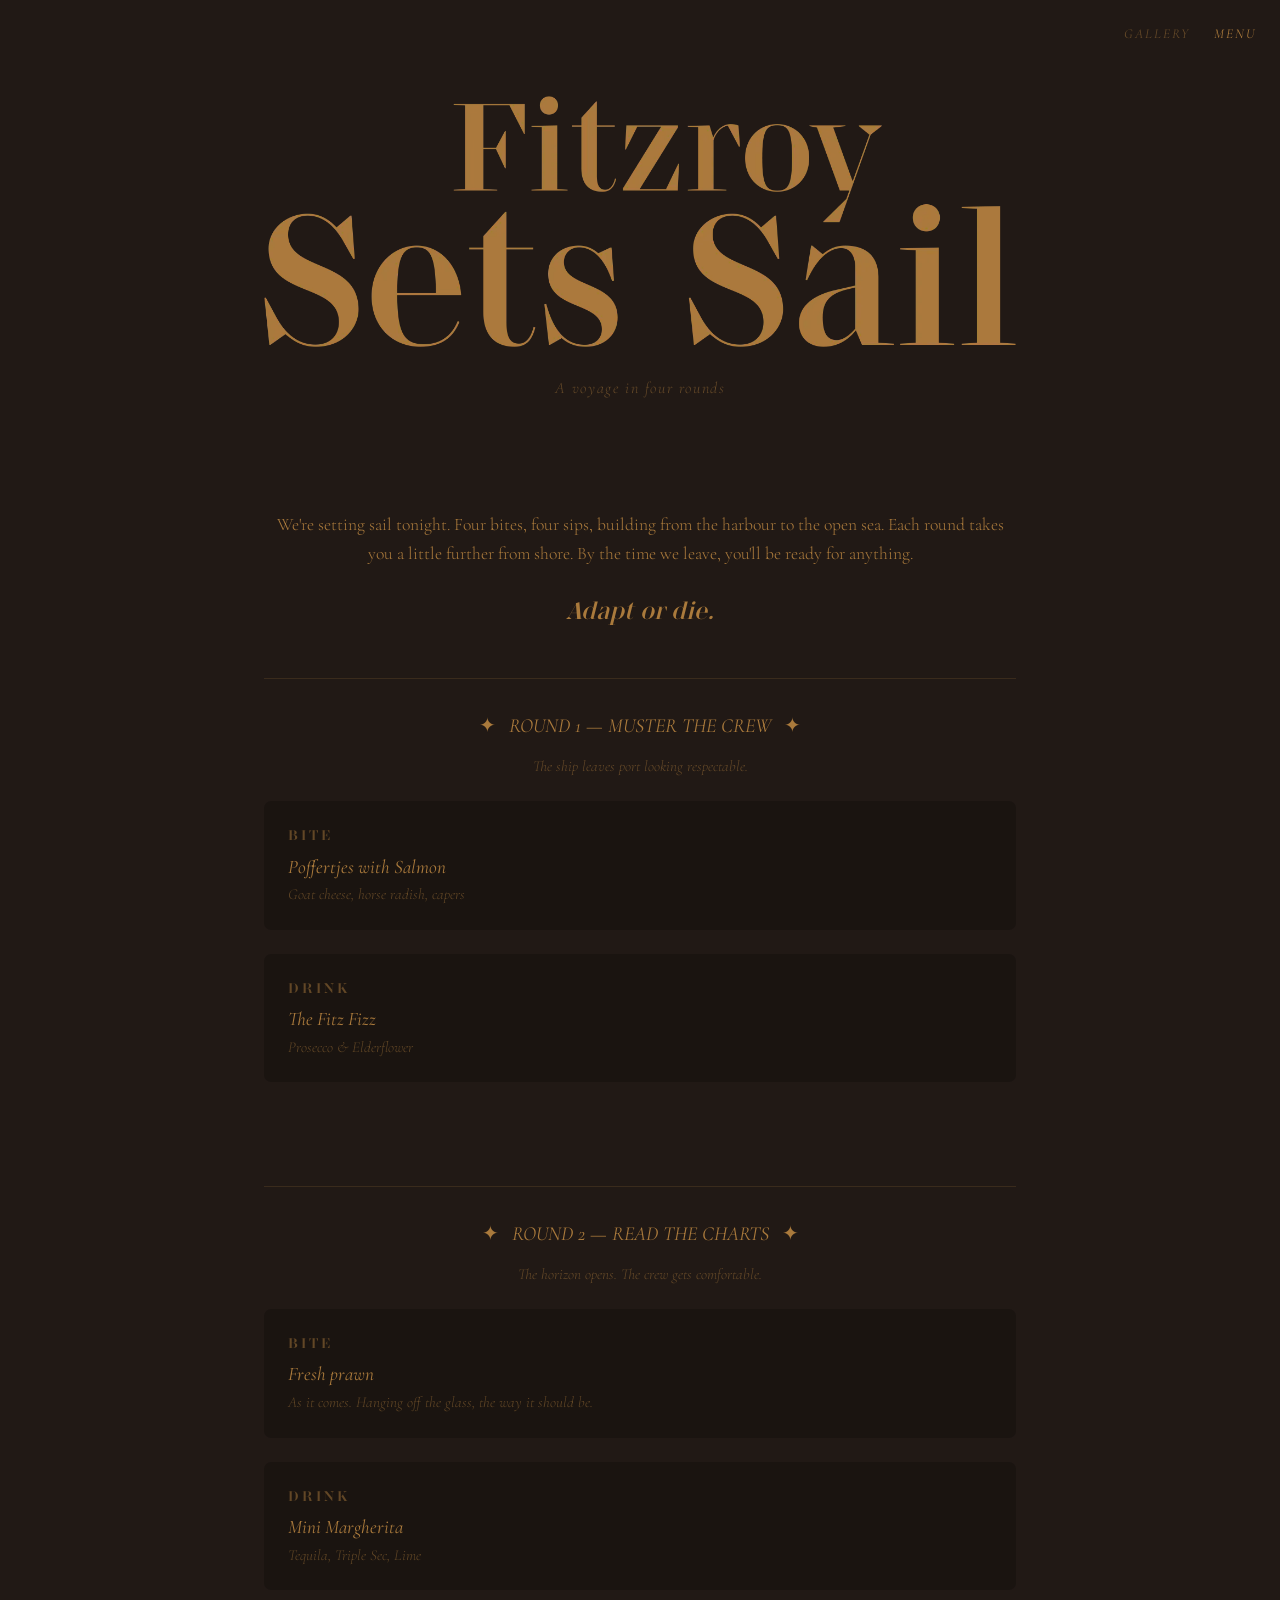
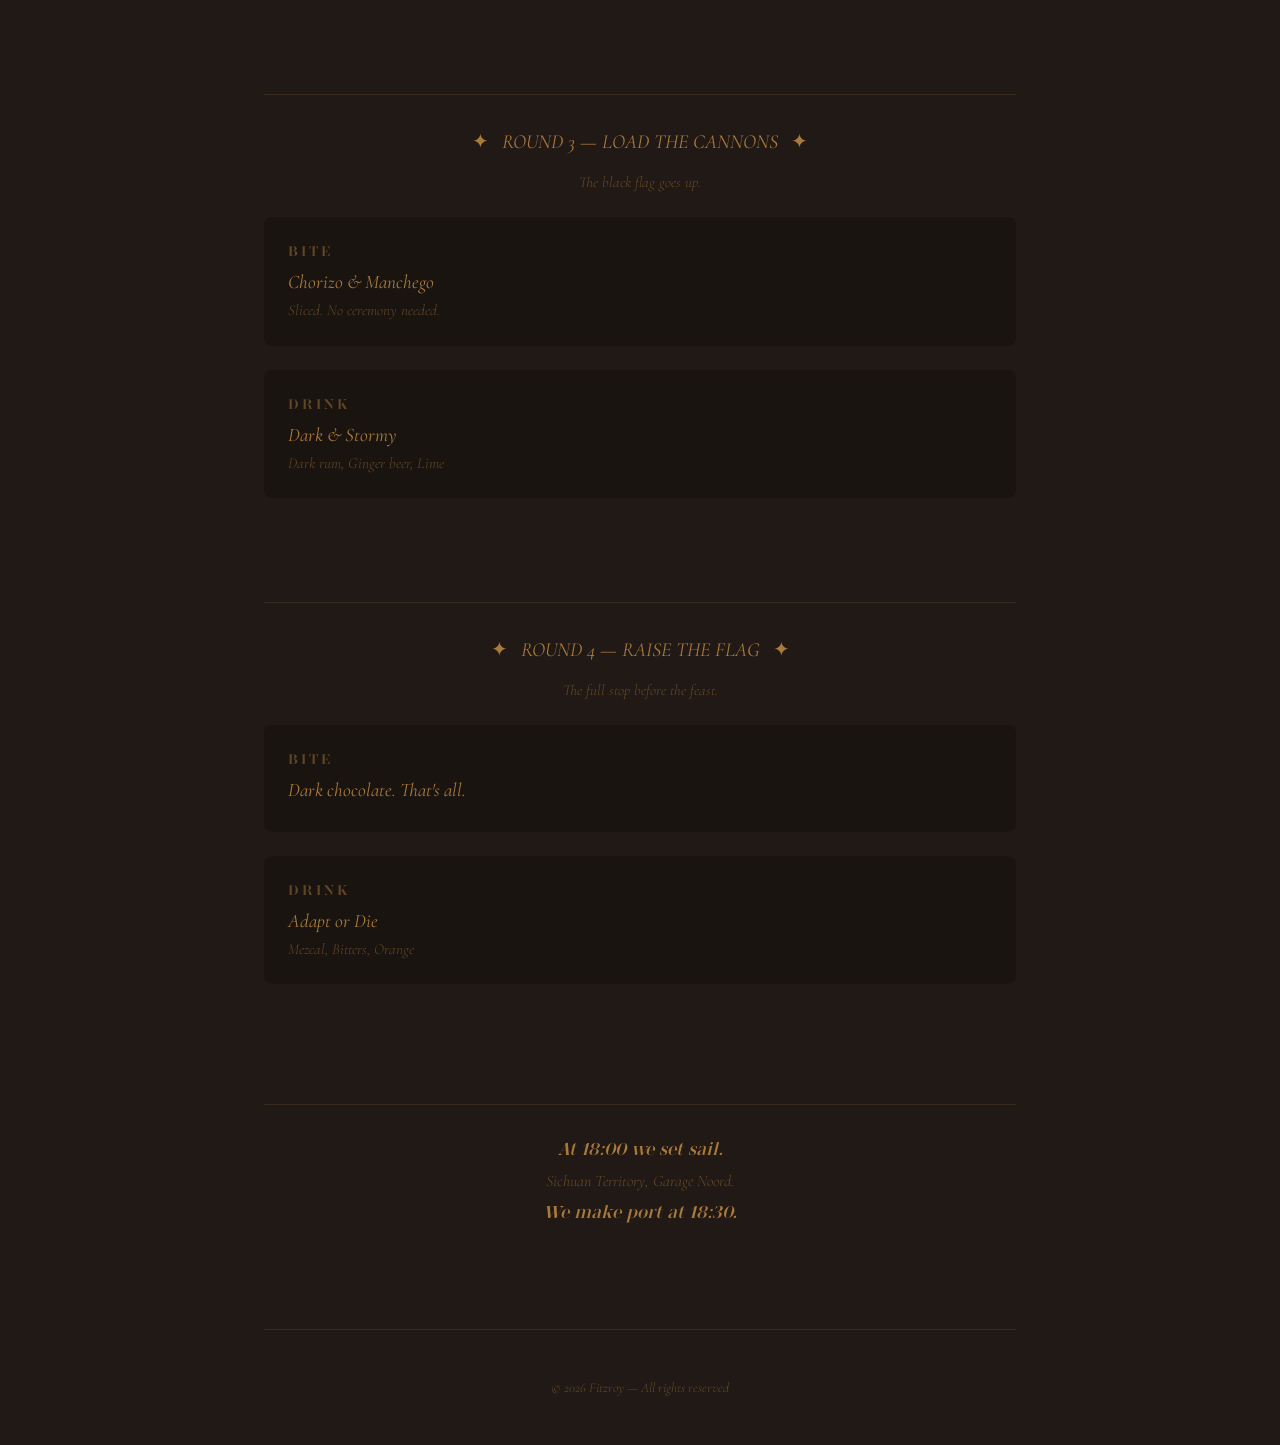
==== menu.html @ 58b2f5a7 "Add nav menu and MENU page with styling" ====
<!DOCTYPE html>
<html lang="en">
<head>
  <meta charset="UTF-8">
  <meta name="viewport" content="width=device-width, initial-scale=1.0">
  <title>Fitzroy Menu</title>
  <link rel="preconnect" href="https://fonts.googleapis.com">
  <link rel="preconnect" href="https://fonts.gstatic.com" crossorigin>
  <link href="https://fonts.googleapis.com/css2?family=Cormorant+Garamond:ital,wght@0,400;0,600;1,300;1,600&display=swap" rel="stylesheet">
  <link rel="stylesheet" href="./css/stardom.css">
  <link rel="stylesheet" href="./style.css">
</head>
<body>
  <nav class="nav-menu">
    <a href="./index.html" class="nav-link">GALLERY</a>
    <a href="./menu.html" class="nav-link active">MENU</a>
  </nav>
  <div class="wrap">
    <header class="hero">
      <img src="./src/img/menu.webp" alt="Fitzroy Menu" class="title-image" />
      <p class="subtitle">A voyage in four rounds</p>
    </header>

    <main class="menu-content">
      <section class="menu-intro">
        <p>We're setting sail tonight. Four bites, four sips, building from the harbour to the open sea. Each round takes you a little further from shore. By the time we leave, you'll be ready for anything.</p>
        <p class="tagline">Adapt or die.</p>
      </section>

      <section class="menu-round">
        <h3 class="round-title"><span class="ornament">✦</span> ROUND 1 — MUSTER THE CREW <span class="ornament">✦</span></h3>
        <p class="round-desc">The ship leaves port looking respectable.</p>
        <div class="menu-item">
          <h4>Bite</h4>
          <p class="dish">Poffertjes with Salmon</p>
          <p class="ingredients">Goat cheese, horse radish, capers</p>
        </div>
        <div class="menu-item">
          <h4>Drink</h4>
          <p class="dish">The Fitz Fizz</p>
          <p class="ingredients">Prosecco & Elderflower</p>
        </div>
      </section>

      <section class="menu-round">
        <h3 class="round-title"><span class="ornament">✦</span> ROUND 2 — READ THE CHARTS <span class="ornament">✦</span></h3>
        <p class="round-desc">The horizon opens. The crew gets comfortable.</p>
        <div class="menu-item">
          <h4>Bite</h4>
          <p class="dish">Fresh prawn</p>
          <p class="ingredients">As it comes. Hanging off the glass, the way it should be.</p>
        </div>
        <div class="menu-item">
          <h4>Drink</h4>
          <p class="dish">Mini Margherita</p>
          <p class="ingredients">Tequila, Triple Sec, Lime</p>
        </div>
      </section>

      <section class="menu-round">
        <h3 class="round-title"><span class="ornament">✦</span> ROUND 3 — LOAD THE CANNONS <span class="ornament">✦</span></h3>
        <p class="round-desc">The black flag goes up.</p>
        <div class="menu-item">
          <h4>Bite</h4>
          <p class="dish">Chorizo & Manchego</p>
          <p class="ingredients">Sliced. No ceremony needed.</p>
        </div>
        <div class="menu-item">
          <h4>Drink</h4>
          <p class="dish">Dark & Stormy</p>
          <p class="ingredients">Dark rum, Ginger beer, Lime</p>
        </div>
      </section>

      <section class="menu-round">
        <h3 class="round-title"><span class="ornament">✦</span> ROUND 4 — RAISE THE FLAG <span class="ornament">✦</span></h3>
        <p class="round-desc">The full stop before the feast.</p>
        <div class="menu-item">
          <h4>Bite</h4>
          <p class="dish">Dark chocolate. That's all.</p>
        </div>
        <div class="menu-item">
          <h4>Drink</h4>
          <p class="dish">Adapt or Die</p>
          <p class="ingredients">Mezcal, Bitters, Orange</p>
        </div>
      </section>

      <section class="menu-footer">
        <p class="time">At 18:00 we set sail.</p>
        <p class="location">Sichuan Territory, Garage Noord.</p>
        <p class="time">We make port at 18:30.</p>
      </section>
    </main>

    <footer>
      <p>© 2026 Fitzroy — All rights reserved</p>
    </footer>
  </div>
</body>
</html>
---- css/stardom.css ----
/**
* @license
*
* Font Family: Stardom
* Designed by: Indian Type Foundry
* URL: https://www.fontshare.com/fonts/stardom
* © 2026 Indian Type Foundry
*
* Stardom Regular 

*
*/
@font-face {
  font-family: 'Stardom-Regular';
  src: url('../fonts/Stardom-Regular.woff2') format('woff2'),
       url('../fonts/Stardom-Regular.woff') format('woff'),
       url('../fonts/Stardom-Regular.ttf') format('truetype');
  font-weight: 400;
  font-display: swap;
  font-style: normal;
}
---- style.css ----
/* Fitzroy Pirate Portraits — Styles */

:root {
  --bg: #211915;
  --ink: #aa7a3c;
  --ink-dim: rgba(170, 122, 60, 0.50);
  --ink-faint: rgba(170, 122, 60, 0.18);
  --card-bg: rgba(0, 0, 0, 0.22);
}

* {
  margin: 0;
  padding: 0;
  box-sizing: border-box;
}

body {
  background: var(--bg);
  color: var(--ink);
  font-family: 'Cormorant Garamond', Georgia, serif;
  min-height: 100vh;
  line-height: 1.4;
}

/* Nav Menu */
.nav-menu {
  position: fixed;
  top: 1.5rem;
  right: 1.5rem;
  display: flex;
  gap: 1.5rem;
  z-index: 100;
}

.nav-link {
  font-family: 'Cormorant Garamond', Georgia, serif;
  font-size: 0.85rem;
  font-weight: 400;
  font-style: italic;
  color: var(--ink-dim);
  text-decoration: none;
  letter-spacing: 0.15em;
  text-transform: uppercase;
  transition: color 0.3s ease;
}

.nav-link:hover,
.nav-link.active {
  color: var(--ink);
}

.wrap {
  max-width: 800px;
  margin: 0 auto;
  padding: 0 1.5rem;
}

/* Hero */
.hero {
  text-align: center;
  padding: 6rem 0 5rem;
}

.title-image {
  max-width: 100%;
  height: auto;
  margin-bottom: 1.5rem;
}

.subtitle {
  font-family: 'Cormorant Garamond', Georgia, serif;
  font-size: 1rem;
  font-weight: 300;
  font-style: italic;
  color: var(--ink-dim);
  letter-spacing: 0.1em;
}

/* Portrait Card */
.portrait-card {
  display: flex;
  flex-direction: column;
  gap: 0.5rem;
}

.portrait-media {
  position: relative;
  border-radius: 7px;
  overflow: hidden;
  aspect-ratio: 3 / 4;
  background: var(--card-bg);
  min-height: 373px;
}

.portrait-media img,
.portrait-media video {
  position: absolute;
  inset: 0;
  width: 100%;
  height: 100%;
  object-fit: cover;
  transition: opacity 0.5s ease;
}

.portrait-media video {
  opacity: 0;
}

.portrait-card:hover .portrait-media video {
  opacity: 1;
}

.portrait-card:hover .portrait-media img {
  opacity: 0;
}

.portrait-label {
  display: flex;
  flex-direction: column;
  gap: 0.15rem;
}

.portrait-label .name {
  font-size: 1.25rem;
  font-weight: 400;
}

.portrait-label .role {
  font-size: 0.95rem;
  font-weight: 300;
  font-style: italic;
  color: var(--ink-dim);
}

/* Queen Spotlight */
.queen {
  text-align: center;
}

.queen-portrait-wrapper {
  display: flex;
  flex-direction: column;
  align-items: center;
  gap: 1rem;
}

.queen-card {
  width: 280px;
  max-width: 280px;
  margin: 0 auto;
  height: auto;
  flex-shrink: 0;
}

.queen-info {
  text-align: center;
}

.queen-name {
  font-family: 'Stardom-Regular', 'Cormorant Garamond', Georgia, serif;
  font-size: 2rem;
  font-weight: 400;
  font-style: italic;
  margin-bottom: 0.25rem;
}

.queen-role {
  font-size: 0.9rem;
  font-weight: 400;
  letter-spacing: 0.15em;
  text-transform: uppercase;
  color: var(--ink-dim);
}

/* Dividers */
.divider {
  text-align: center;
  padding: 2rem 0;
  position: relative;
}

.divider p {
  font-family: 'Stardom-Regular', 'Cormorant Garamond', Georgia, serif;
  font-size: 0.85rem;
  font-weight: 400;
  font-style: italic;
  letter-spacing: 0.2em;
  text-transform: lowercase;
  color: var(--ink-faint);
  position: relative;
}

.divider p::before,
.divider p::after {
  content: '';
  position: absolute;
  top: 50%;
  width: 80px;
  height: 1px;
  background: var(--ink-faint);
}

.divider p::before {
  right: calc(100% + 1rem);
}

.divider p::after {
  left: calc(100% + 1rem);
}

/* Department Sections */
.dept {
  padding: 2rem 0;
  position: relative;
}

.ghost {
  font-family: 'Stardom-Regular', 'Cormorant Garamond', Georgia, serif;
  font-size: 6rem;
  font-weight: 400;
  font-style: normal;
  color: var(--ink-faint);
  position: absolute;
  top: 1rem;
  left: 50%;
  transform: translateX(-50%);
  white-space: nowrap;
  pointer-events: none;
  z-index: 0;
}

.dept-title {
  font-family: 'Cormorant Garamond', Georgia, serif;
  font-size: 1.25rem;
  font-weight: 400;
  font-style: italic;
  text-align: center;
  position: relative;
  z-index: 1;
  margin-bottom: 1.5rem;
  padding-bottom: 0.75rem;
  border-bottom: 1px solid var(--ink-faint);
}

.ornament {
  font-family: 'Stardom-Regular', 'Cormorant Garamond', Georgia, serif;
  font-weight: 400;
  font-style: normal;
  margin: 0 0.5rem;
}

/* Portrait Grid */
.portrait-grid {
  display: grid;
  grid-template-columns: repeat(3, minmax(0, 1fr));
  gap: 20px;
  row-gap: 30px;
}

/* Pirates of the Past - no fade */
.dept.past .portrait-label .role {
  color: var(--ink-dim);
}

/* Footer */
footer {
  text-align: center;
  padding: 3rem 0;
  border-top: 1px solid var(--ink-faint);
  margin-top: 2rem;
}

footer p {
  font-size: 0.85rem;
  font-weight: 300;
  font-style: italic;
  color: var(--ink-dim);
}

/* Menu Page */
.menu-content {
  padding: 2rem 0;
}

.menu-intro {
  text-align: center;
  margin-bottom: 3rem;
}

.menu-intro p {
  font-size: 1.1rem;
  font-weight: 300;
  line-height: 1.6;
  color: var(--ink);
  margin-bottom: 1rem;
}

.menu-intro .tagline {
  font-family: 'Stardom-Regular', 'Cormorant Garamond', Georgia, serif;
  font-size: 1.5rem;
  font-weight: 400;
  font-style: italic;
  color: var(--ink);
  margin-top: 1.5rem;
}

.menu-round {
  margin-bottom: 3rem;
  padding: 2rem 0;
  border-top: 1px solid var(--ink-faint);
}

.round-title {
  font-family: 'Cormorant Garamond', Georgia, serif;
  font-size: 1.25rem;
  font-weight: 400;
  font-style: italic;
  text-align: center;
  margin-bottom: 1rem;
}

.round-desc {
  text-align: center;
  font-size: 0.95rem;
  font-weight: 300;
  font-style: italic;
  color: var(--ink-dim);
  margin-bottom: 1.5rem;
}

.menu-item {
  margin-bottom: 1.5rem;
  padding: 1.5rem;
  background: var(--card-bg);
  border-radius: 7px;
}

.menu-item h4 {
  font-family: 'Stardom-Regular', 'Cormorant Garamond', Georgia, serif;
  font-size: 0.9rem;
  font-weight: 400;
  letter-spacing: 0.2em;
  text-transform: uppercase;
  color: var(--ink-dim);
  margin-bottom: 0.5rem;
}

.menu-item .dish {
  font-size: 1.2rem;
  font-weight: 400;
  font-style: italic;
  color: var(--ink);
  margin-bottom: 0.25rem;
}

.menu-item .ingredients {
  font-size: 0.95rem;
  font-weight: 300;
  color: var(--ink-dim);
  font-style: italic;
}

.menu-footer {
  text-align: center;
  margin-top: 4rem;
  padding: 2rem 0;
  border-top: 1px solid var(--ink-faint);
}

.menu-footer .time {
  font-family: 'Stardom-Regular', 'Cormorant Garamond', Georgia, serif;
  font-size: 1.1rem;
  font-weight: 400;
  font-style: italic;
  color: var(--ink);
  margin-bottom: 0.5rem;
}

.menu-footer .location {
  font-size: 1rem;
  font-weight: 300;
  font-style: italic;
  color: var(--ink-dim);
  margin-bottom: 0.5rem;
}

/* Responsive */
@media (max-width: 480px) {
  .h-fitzroy {
    font-size: 3rem;
  }

  .h-pirate {
    font-size: 1.4rem;
  }

  .portrait-grid {
    grid-template-columns: repeat(2, minmax(0, 1fr));
  }

  .ghost {
    font-size: 4rem;
  }

  .nav-menu {
    top: 1rem;
    right: 1rem;
  }

  .round-title {
    font-size: 1rem;
  }
}
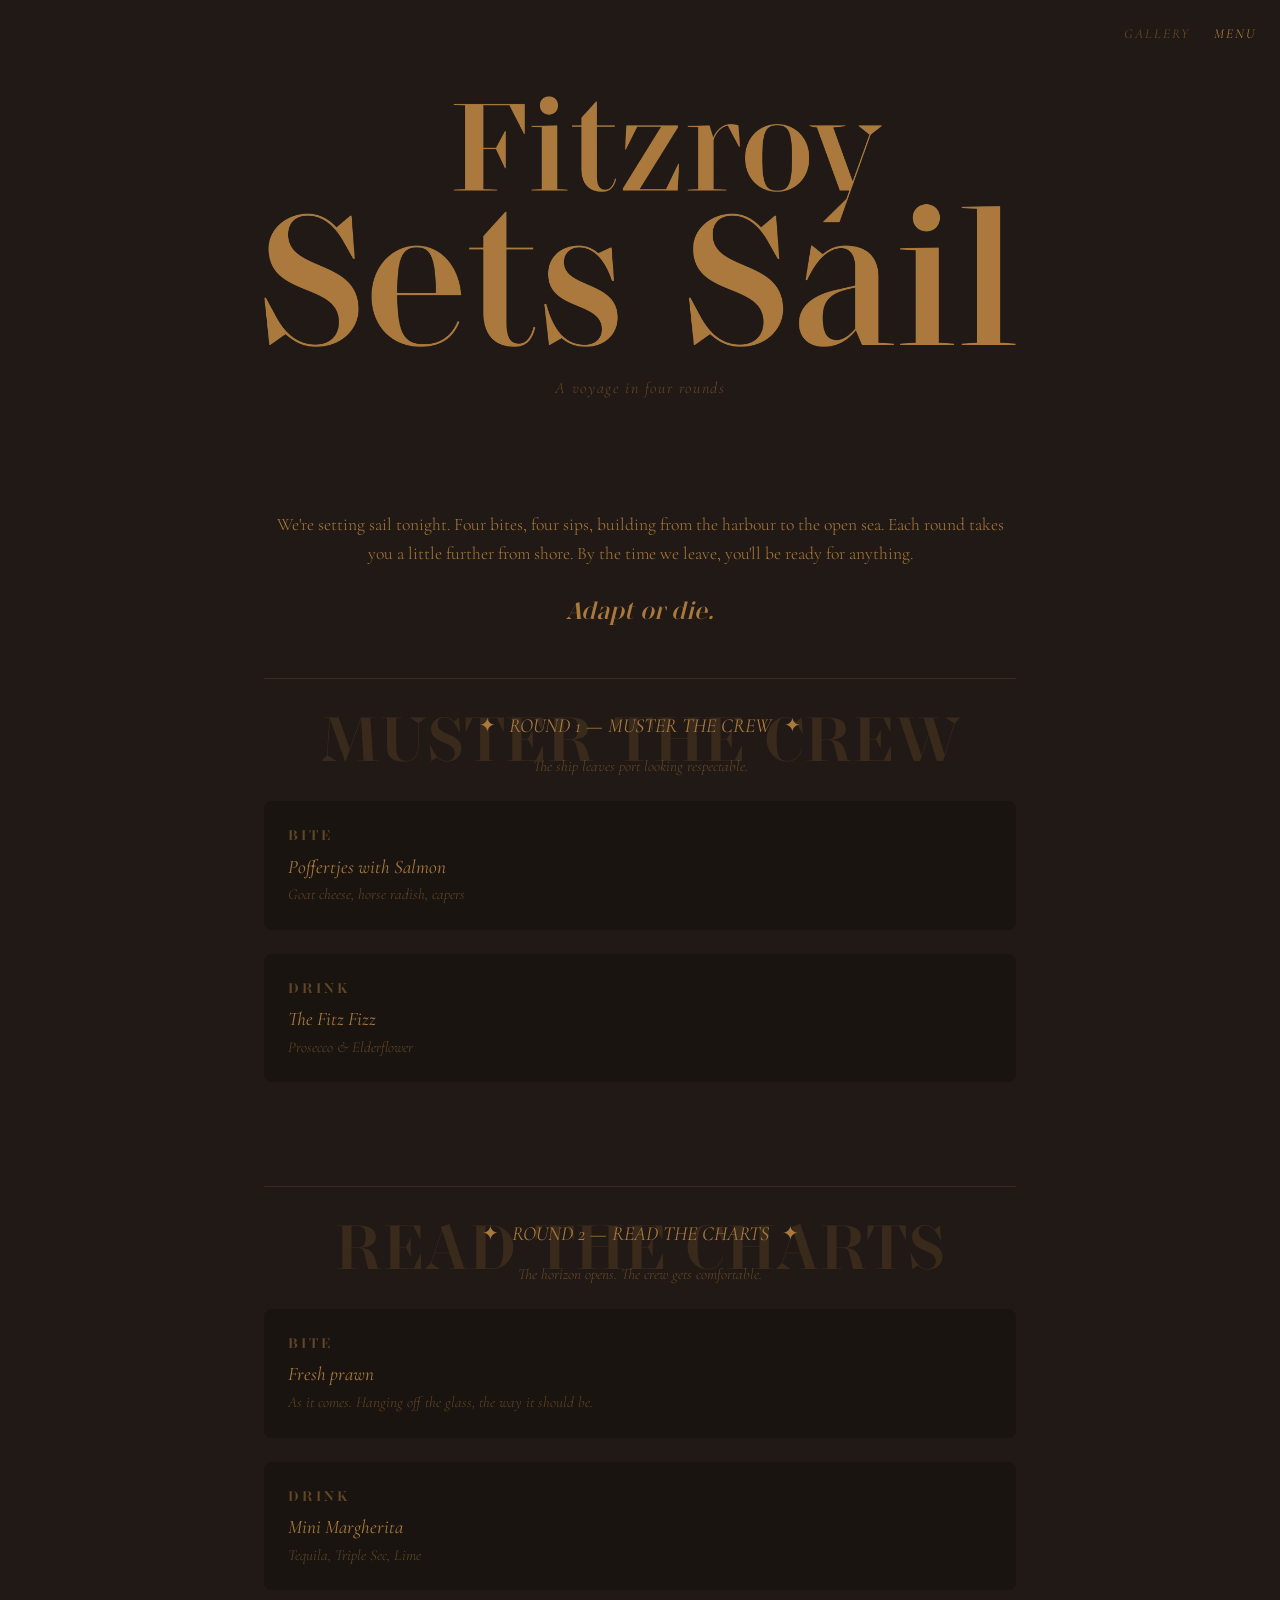
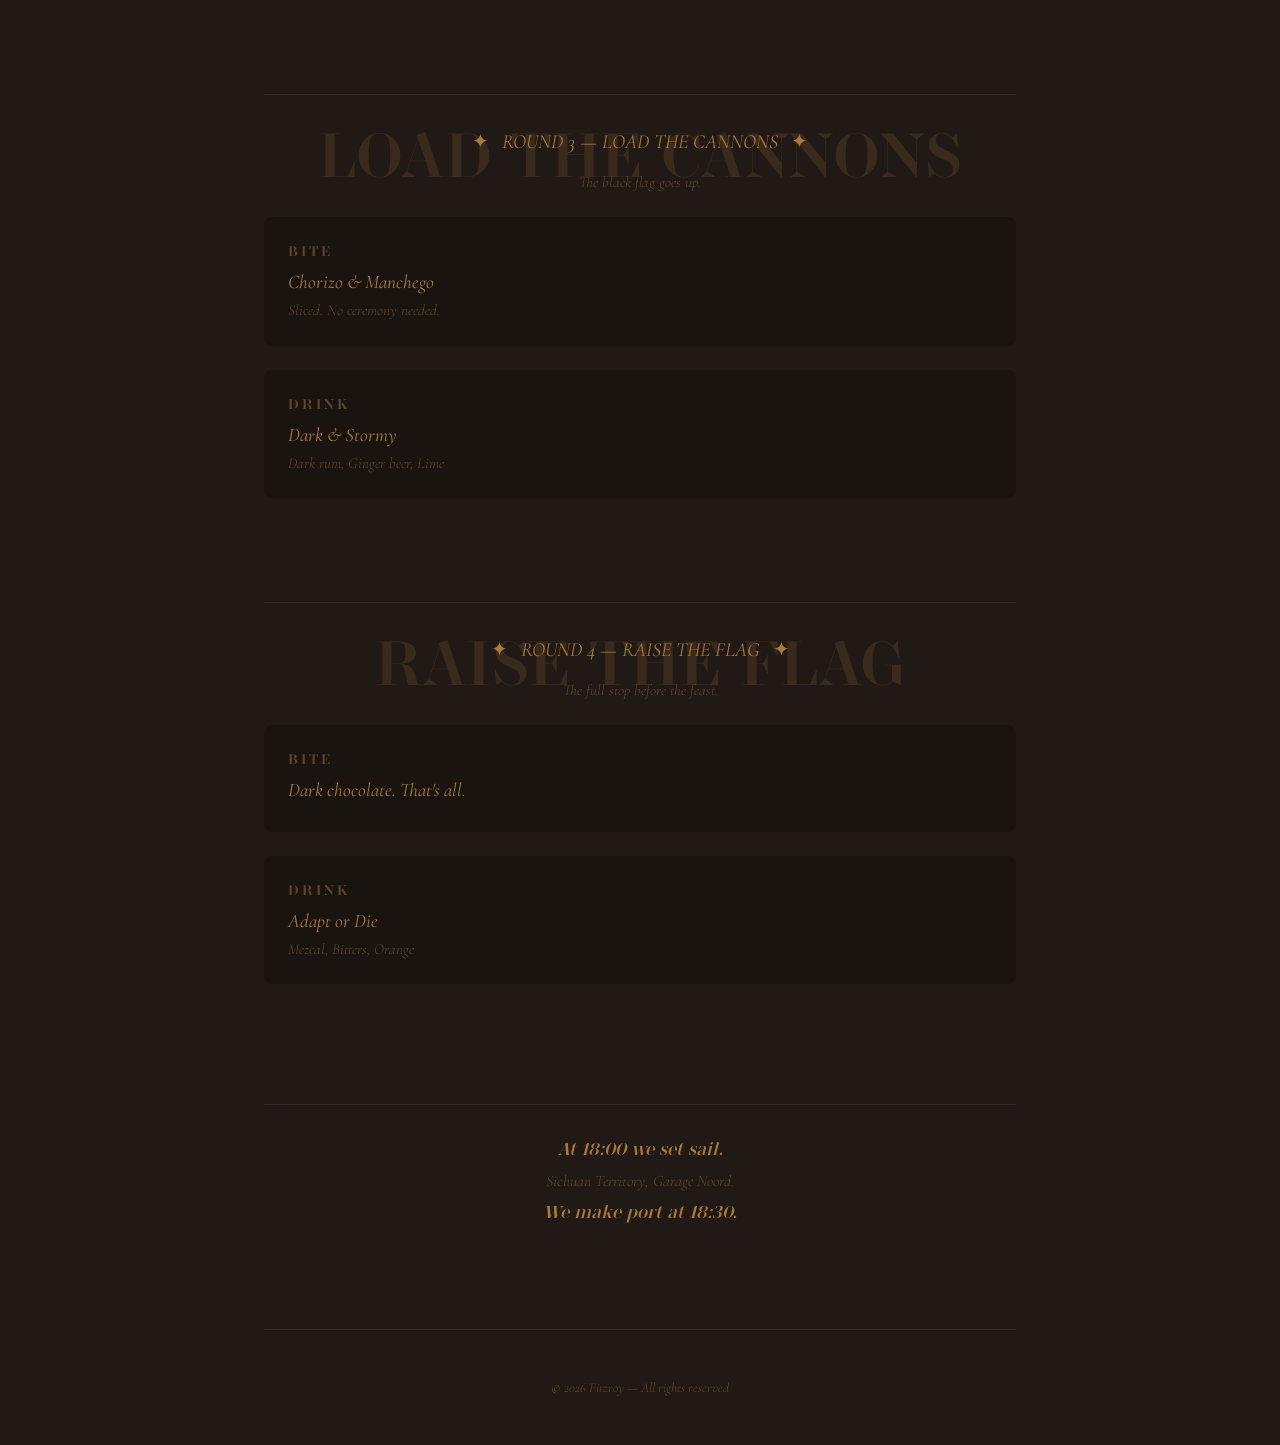
==== commit c9e6526f: "Add ghost text for round names behind menu sections" ====
--- a/menu.html
+++ b/menu.html
@@ -28,6 +28,7 @@
       </section>
 
       <section class="menu-round">
+        <p class="ghost">MUSTER THE CREW</p>
         <h3 class="round-title"><span class="ornament">✦</span> ROUND 1 — MUSTER THE CREW <span class="ornament">✦</span></h3>
         <p class="round-desc">The ship leaves port looking respectable.</p>
         <div class="menu-item">
@@ -43,6 +44,7 @@
       </section>
 
       <section class="menu-round">
+        <p class="ghost">READ THE CHARTS</p>
         <h3 class="round-title"><span class="ornament">✦</span> ROUND 2 — READ THE CHARTS <span class="ornament">✦</span></h3>
         <p class="round-desc">The horizon opens. The crew gets comfortable.</p>
         <div class="menu-item">
@@ -58,6 +60,7 @@
       </section>
 
       <section class="menu-round">
+        <p class="ghost">LOAD THE CANNONS</p>
         <h3 class="round-title"><span class="ornament">✦</span> ROUND 3 — LOAD THE CANNONS <span class="ornament">✦</span></h3>
         <p class="round-desc">The black flag goes up.</p>
         <div class="menu-item">
@@ -73,6 +76,7 @@
       </section>
 
       <section class="menu-round">
+        <p class="ghost">RAISE THE FLAG</p>
         <h3 class="round-title"><span class="ornament">✦</span> ROUND 4 — RAISE THE FLAG <span class="ornament">✦</span></h3>
         <p class="round-desc">The full stop before the feast.</p>
         <div class="menu-item">
--- a/style.css
+++ b/style.css
@@ -308,6 +308,22 @@
   margin-bottom: 3rem;
   padding: 2rem 0;
   border-top: 1px solid var(--ink-faint);
+  position: relative;
+}
+
+.menu-round .ghost {
+  font-family: 'Stardom-Regular', 'Cormorant Garamond', Georgia, serif;
+  font-size: 4rem;
+  font-weight: 400;
+  font-style: normal;
+  color: var(--ink-faint);
+  position: absolute;
+  top: 1rem;
+  left: 50%;
+  transform: translateX(-50%);
+  white-space: nowrap;
+  pointer-events: none;
+  z-index: 0;
 }
 
 .round-title {
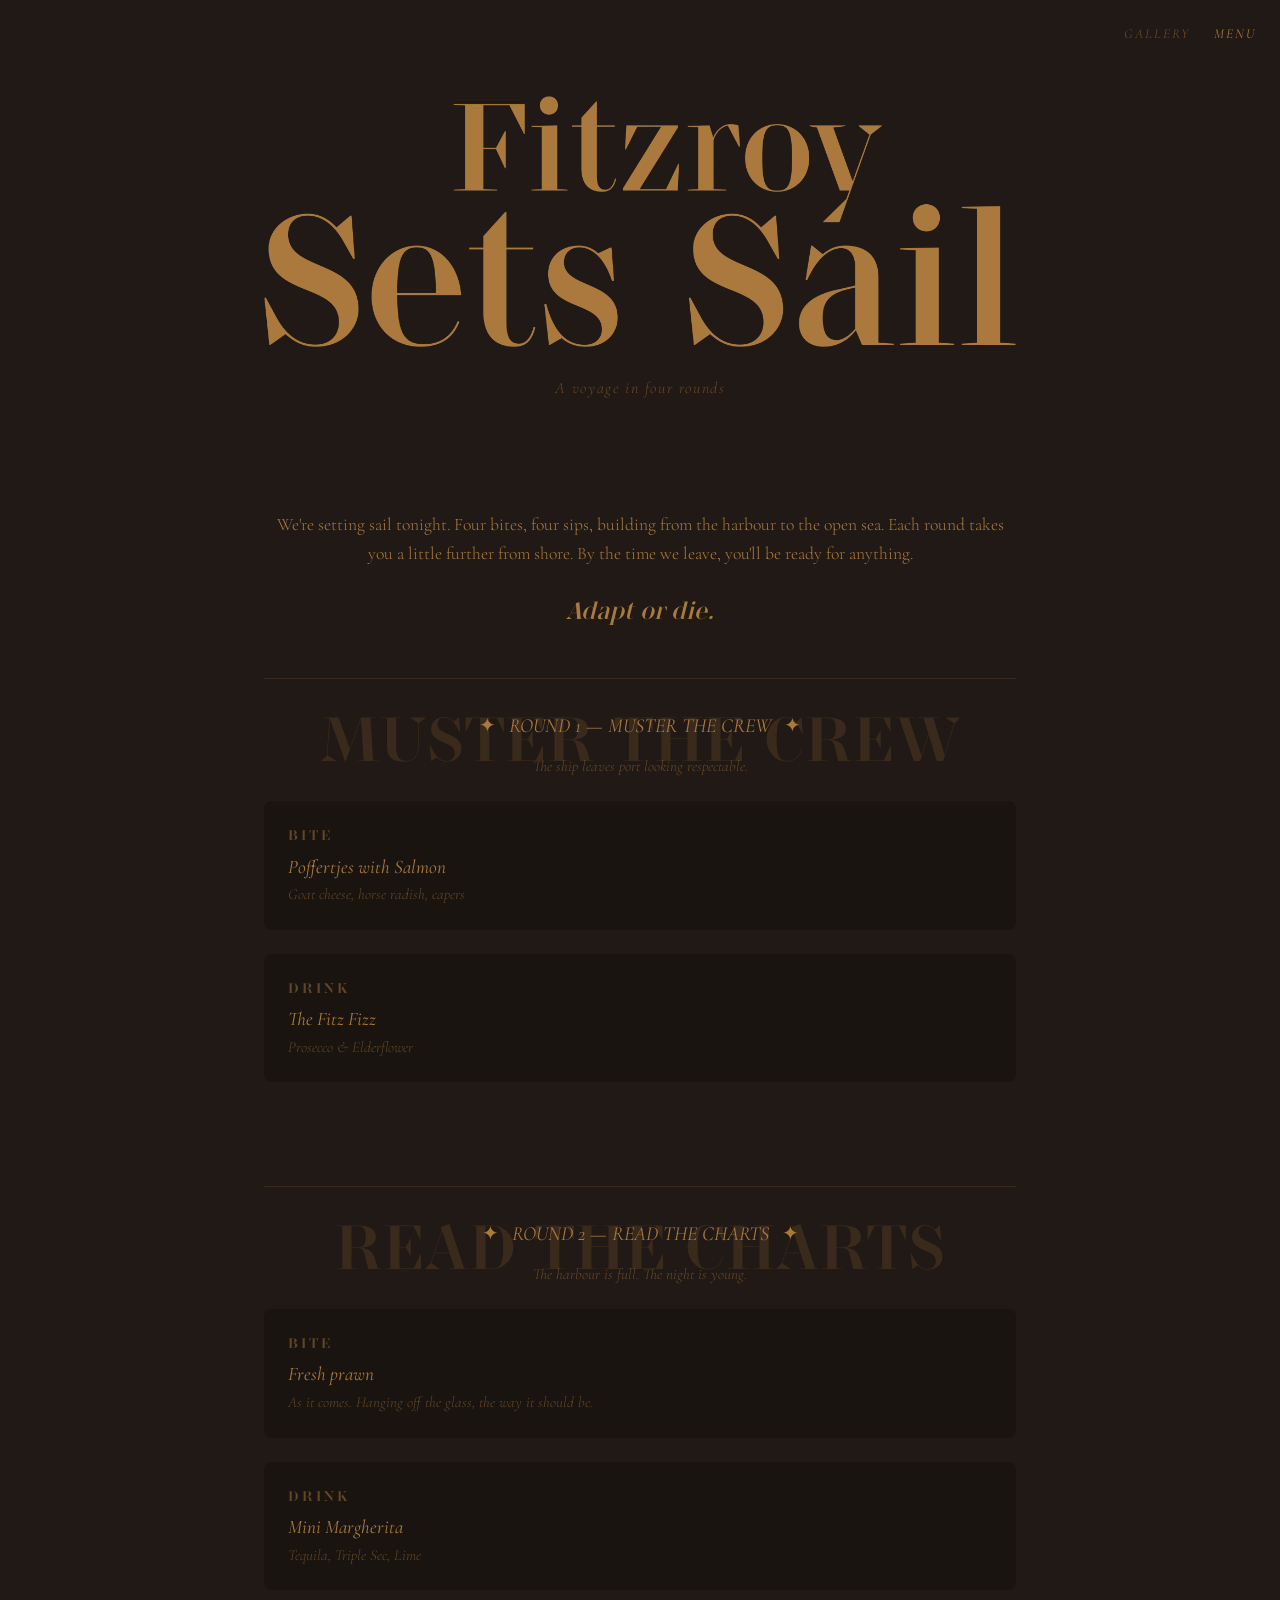
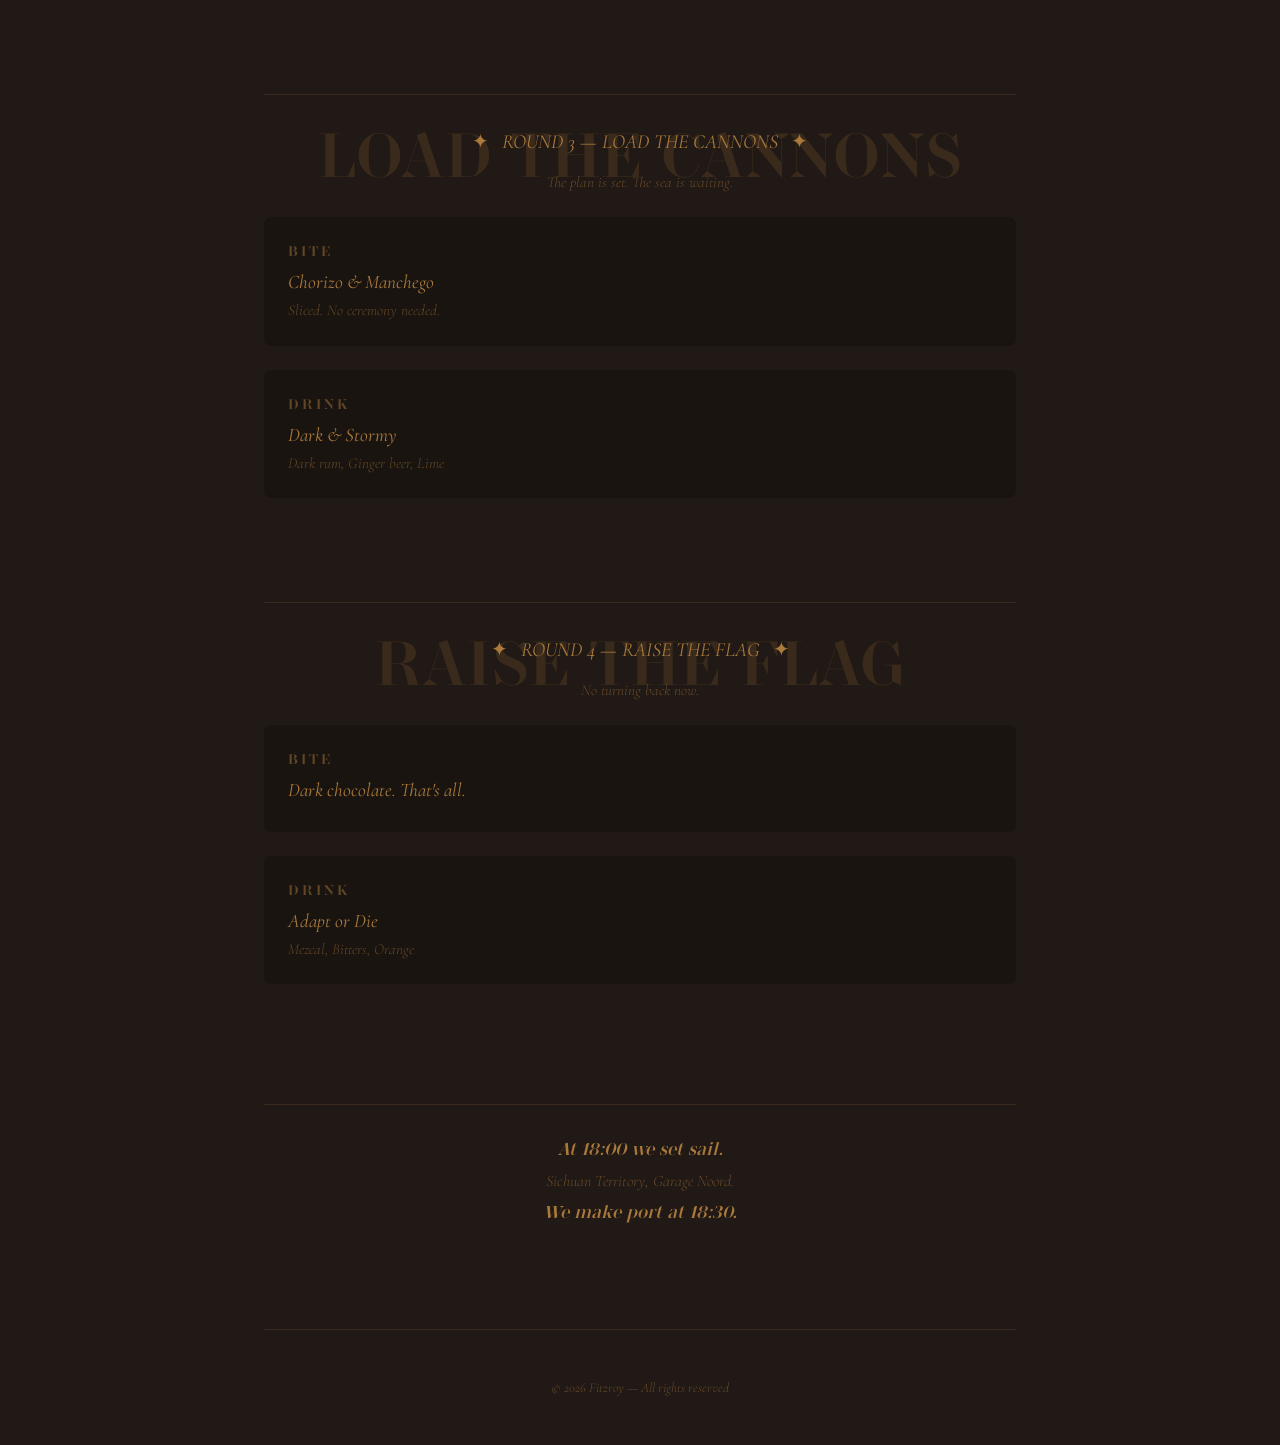
==== commit c573e4c3: "Update menu round descriptions from menu.md" ====
--- a/menu.html
+++ b/menu.html
@@ -46,7 +46,7 @@
       <section class="menu-round">
         <p class="ghost">READ THE CHARTS</p>
         <h3 class="round-title"><span class="ornament">✦</span> ROUND 2 — READ THE CHARTS <span class="ornament">✦</span></h3>
-        <p class="round-desc">The horizon opens. The crew gets comfortable.</p>
+        <p class="round-desc">The harbour is full. The night is young.</p>
         <div class="menu-item">
           <h4>Bite</h4>
           <p class="dish">Fresh prawn</p>
@@ -62,7 +62,7 @@
       <section class="menu-round">
         <p class="ghost">LOAD THE CANNONS</p>
         <h3 class="round-title"><span class="ornament">✦</span> ROUND 3 — LOAD THE CANNONS <span class="ornament">✦</span></h3>
-        <p class="round-desc">The black flag goes up.</p>
+        <p class="round-desc">The plan is set. The sea is waiting.</p>
         <div class="menu-item">
           <h4>Bite</h4>
           <p class="dish">Chorizo & Manchego</p>
@@ -78,7 +78,7 @@
       <section class="menu-round">
         <p class="ghost">RAISE THE FLAG</p>
         <h3 class="round-title"><span class="ornament">✦</span> ROUND 4 — RAISE THE FLAG <span class="ornament">✦</span></h3>
-        <p class="round-desc">The full stop before the feast.</p>
+        <p class="round-desc">No turning back now.</p>
         <div class="menu-item">
           <h4>Bite</h4>
           <p class="dish">Dark chocolate. That's all.</p>
